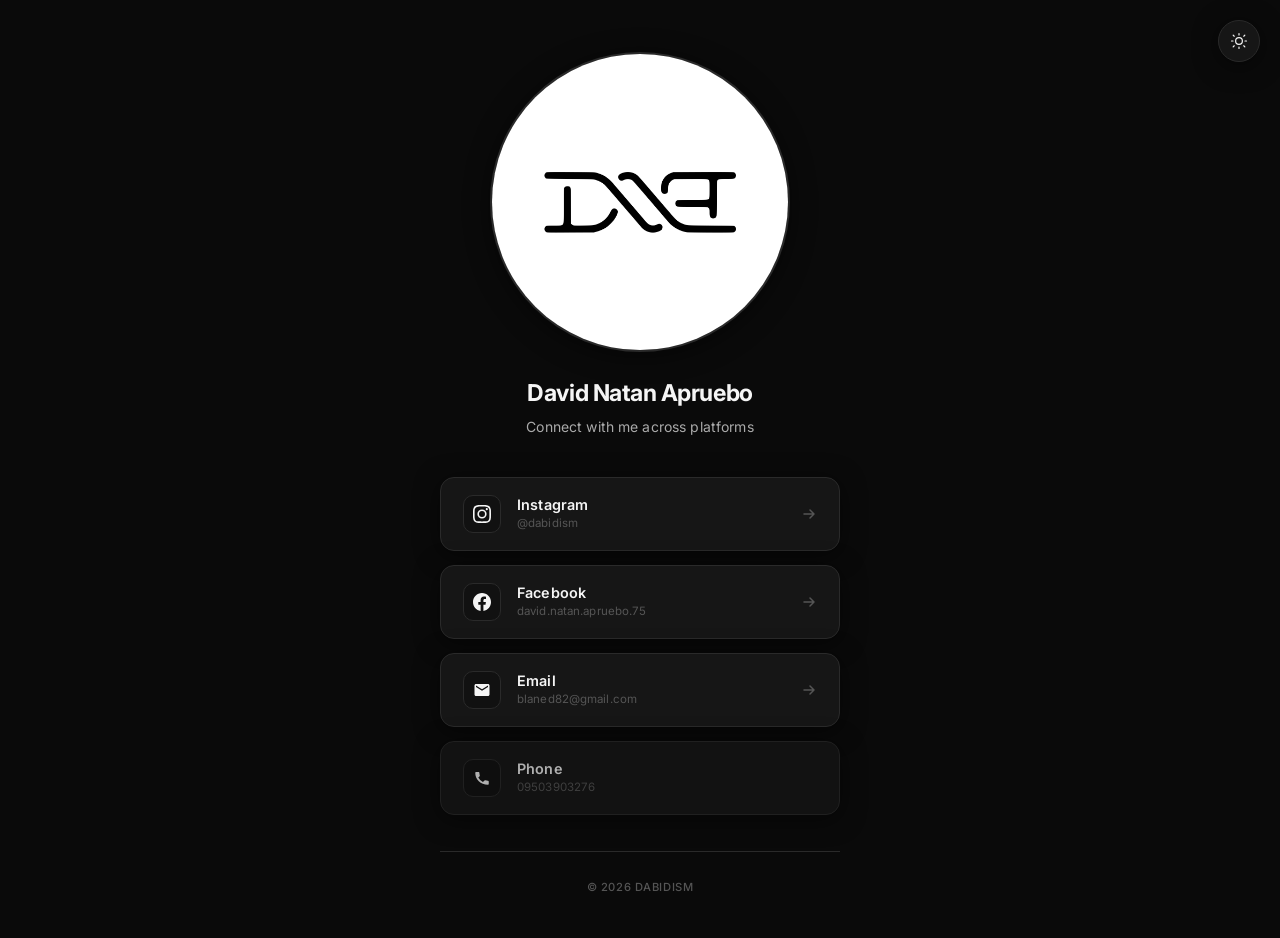
==== index.html @ 415be53e "Add files via upload" ====
<!DOCTYPE html>
<html lang="en" data-theme="dark">

<head>
  <meta charset="UTF-8" />
  <meta name="viewport" content="width=device-width, initial-scale=1.0" />
  <meta name="description" content="Links — Instagram, Facebook, and Email" />
  <title>Dabidism — Links</title>
  <link rel="stylesheet" href="style.css" />
</head>

<body>

  <!-- ── Theme Toggle ── -->
  <button class="theme-toggle" id="theme-toggle" aria-label="Toggle dark/light mode" title="Toggle theme">
    <!-- Sun icon (shown in dark mode) -->
    <svg class="icon-sun" viewBox="0 0 24 24" fill="none" xmlns="http://www.w3.org/2000/svg" aria-hidden="true">
      <circle cx="12" cy="12" r="4.5" stroke="currentColor" stroke-width="1.6" />
      <path
        d="M12 2v2M12 20v2M4.22 4.22l1.42 1.42M18.36 18.36l1.42 1.42M2 12h2M20 12h2M4.22 19.78l1.42-1.42M18.36 5.64l1.42-1.42"
        stroke="currentColor" stroke-width="1.6" stroke-linecap="round" />
    </svg>
    <!-- Moon icon (shown in light mode) -->
    <svg class="icon-moon" viewBox="0 0 24 24" fill="none" xmlns="http://www.w3.org/2000/svg" aria-hidden="true">
      <path d="M21 12.79A9 9 0 1 1 11.21 3 7 7 0 0 0 21 12.79z" stroke="currentColor" stroke-width="1.6"
        stroke-linecap="round" stroke-linejoin="round" />
    </svg>
  </button>

  <!-- ── Main Card ── -->
  <main class="card" role="main">

    <!-- Logo -->
    <div class="logo-container" aria-label="Profile logo">
      <!--
        TO CHANGE THE LOGO:
        Replace "logo/logo.png" with the path to your image file inside the /logo folder.
        Example: <img src="logo/mylogo.jpg" alt="Logo" class="logo-img" />
      -->
      <img src="logo/dna.png" alt="Logo" class="logo-img"
        onerror="this.style.display='none'; this.nextElementSibling.style.display='flex';" />
      <!-- Fallback placeholder shown if image is missing -->
      <div class="logo-placeholder" style="display:none;" aria-hidden="true">◆</div>
    </div>

    <!-- Name & Bio -->
    <h1 class="profile-name">David Natan Apruebo</h1>
    <p class="profile-bio">Connect with me across platforms</p>

    <!-- Links -->
    <nav class="links-wrapper" aria-label="Social links">

      <!-- Instagram -->
      <a href="https://www.instagram.com/dabidism/" target="_blank" rel="noopener noreferrer" class="link-btn"
        id="link-instagram" aria-label="Visit Instagram profile">
        <div class="link-icon" aria-hidden="true">
          <!-- Instagram SVG -->
          <svg viewBox="0 0 24 24" xmlns="http://www.w3.org/2000/svg" aria-hidden="true">
            <path
              d="M12 2.163c3.204 0 3.584.012 4.85.07 3.252.148 4.771 1.691 4.919 4.919.058 1.265.069 1.645.069 4.849 0 3.205-.012 3.584-.069 4.849-.149 3.225-1.664 4.771-4.919 4.919-1.266.058-1.644.07-4.85.07-3.204 0-3.584-.012-4.849-.07-3.26-.149-4.771-1.699-4.919-4.92-.058-1.265-.07-1.644-.07-4.849 0-3.204.013-3.583.07-4.849.149-3.227 1.664-4.771 4.919-4.919 1.266-.057 1.645-.069 4.849-.069zM12 0C8.741 0 8.333.014 7.053.072 2.695.272.273 2.69.073 7.052.014 8.333 0 8.741 0 12c0 3.259.014 3.668.072 4.948.2 4.358 2.618 6.78 6.98 6.98C8.333 23.986 8.741 24 12 24c3.259 0 3.668-.014 4.948-.072 4.354-.2 6.782-2.618 6.979-6.98.059-1.28.073-1.689.073-4.948 0-3.259-.014-3.667-.072-4.947-.196-4.354-2.617-6.78-6.979-6.98C15.668.014 15.259 0 12 0zm0 5.838a6.162 6.162 0 1 0 0 12.324 6.162 6.162 0 0 0 0-12.324zM12 16a4 4 0 1 1 0-8 4 4 0 0 1 0 8zm6.406-11.845a1.44 1.44 0 1 0 0 2.881 1.44 1.44 0 0 0 0-2.881z" />
          </svg>
        </div>
        <div class="link-label">
          <div class="link-label-title">Instagram</div>
          <div class="link-label-sub">@dabidism</div>
        </div>
        <!-- Arrow -->
        <svg class="link-arrow" viewBox="0 0 16 16" fill="none" xmlns="http://www.w3.org/2000/svg" aria-hidden="true">
          <path d="M3 8h10M9 4l4 4-4 4" stroke="currentColor" stroke-width="1.5" stroke-linecap="round"
            stroke-linejoin="round" />
        </svg>
      </a>

      <!-- Facebook -->
      <a href="https://www.facebook.com/david.natan.apruebo.75" target="_blank" rel="noopener noreferrer"
        class="link-btn" id="link-facebook" aria-label="Visit Facebook profile">
        <div class="link-icon" aria-hidden="true">
          <!-- Facebook SVG -->
          <svg viewBox="0 0 24 24" xmlns="http://www.w3.org/2000/svg" aria-hidden="true">
            <path
              d="M24 12.073C24 5.404 18.627 0 12 0S0 5.404 0 12.073C0 18.1 4.388 23.094 10.125 24v-8.437H7.078v-3.49h3.047V9.41c0-3.025 1.792-4.697 4.533-4.697 1.312 0 2.686.236 2.686.236v2.97h-1.513c-1.491 0-1.956.93-1.956 1.887v2.267h3.328l-.532 3.49h-2.796V24C19.612 23.094 24 18.1 24 12.073z" />
          </svg>
        </div>
        <div class="link-label">
          <div class="link-label-title">Facebook</div>
          <div class="link-label-sub">david.natan.apruebo.75</div>
        </div>
        <svg class="link-arrow" viewBox="0 0 16 16" fill="none" xmlns="http://www.w3.org/2000/svg" aria-hidden="true">
          <path d="M3 8h10M9 4l4 4-4 4" stroke="currentColor" stroke-width="1.5" stroke-linecap="round"
            stroke-linejoin="round" />
        </svg>
      </a>

      <!-- Email -->
      <a href="https://mail.google.com/mail/?view=cm&to=blaned82@gmail.com" target="_blank" rel="noopener noreferrer"
        class="link-btn" id="link-email" aria-label="Send an email">
        <div class="link-icon" aria-hidden="true">
          <!-- Email SVG -->
          <svg viewBox="0 0 24 24" xmlns="http://www.w3.org/2000/svg" aria-hidden="true">
            <path
              d="M20 4H4c-1.1 0-2 .9-2 2v12c0 1.1.9 2 2 2h16c1.1 0 2-.9 2-2V6c0-1.1-.9-2-2-2zm0 4-8 5-8-5V6l8 5 8-5v2z" />
          </svg>
        </div>
        <div class="link-label">
          <div class="link-label-title">Email</div>
          <div class="link-label-sub">blaned82@gmail.com</div>
        </div>
        <svg class="link-arrow" viewBox="0 0 16 16" fill="none" xmlns="http://www.w3.org/2000/svg" aria-hidden="true">
          <path d="M3 8h10M9 4l4 4-4 4" stroke="currentColor" stroke-width="1.5" stroke-linecap="round"
            stroke-linejoin="round" />
        </svg>
      </a>

      <!-- Phone — display only, not clickable -->
      <div class="link-btn link-btn--static" id="link-phone" aria-label="Phone number">
        <div class="link-icon" aria-hidden="true">
          <!-- Phone SVG -->
          <svg viewBox="0 0 24 24" xmlns="http://www.w3.org/2000/svg" aria-hidden="true">
            <path
              d="M6.62 10.79a15.053 15.053 0 0 0 6.59 6.59l2.2-2.2c.27-.27.67-.36 1.02-.24 1.12.37 2.33.57 3.57.57.55 0 1 .45 1 1V20c0 .55-.45 1-1 1C10.01 21 3 13.99 3 5c0-.55.45-1 1-1h3.5c.55 0 1 .45 1 1 0 1.25.2 2.45.57 3.57.11.35.03.74-.24 1.02l-2.21 2.2z" />
          </svg>
        </div>
        <div class="link-label">
          <div class="link-label-title">Phone</div>
          <div class="link-label-sub">09503903276</div>
        </div>
      </div>

    </nav>

    <div class="divider" role="separator"></div>

    <p class="footer">© 2026 Dabidism</p>

  </main>

  <script>
    // ── Theme Toggle Logic ──
    const html = document.documentElement;
    const toggleBtn = document.getElementById('theme-toggle');

    function applyTheme(theme) {
      html.setAttribute('data-theme', theme);
      // Show sun in dark mode (click → go light), moon in light mode (click → go dark)
      toggleBtn.classList.toggle('is-dark', theme === 'dark');
    }

    // Persist theme in localStorage, default to dark
    const saved = localStorage.getItem('theme') || 'dark';
    applyTheme(saved);

    toggleBtn.addEventListener('click', () => {
      const next = html.getAttribute('data-theme') === 'dark' ? 'light' : 'dark';
      applyTheme(next);
      localStorage.setItem('theme', next);
    });
  </script>

</body>

</html>
---- style.css ----
/* ============================================
   LINKTREE APP — CSS
   Minimal, sleek, black & white only
   ============================================ */

@import url('https://fonts.googleapis.com/css2?family=Inter:wght@300;400;500;600;700&display=swap');

/* ── CSS Variables ── */
:root {
  --bg: #ffffff;
  --bg-secondary: #f5f5f5;
  --surface: #ffffff;
  --surface-hover: #f0f0f0;
  --border: #e0e0e0;
  --text-primary: #0a0a0a;
  --text-secondary: #555555;
  --text-muted: #999999;
  --shadow: 0 4px 24px rgba(0, 0, 0, 0.08);
  --shadow-hover: 0 8px 32px rgba(0, 0, 0, 0.14);
  --radius: 14px;
  --radius-pill: 999px;
  --transition: 0.22s cubic-bezier(0.4, 0, 0.2, 1);
}

[data-theme="dark"] {
  --bg: #0a0a0a;
  --bg-secondary: #111111;
  --surface: #161616;
  --surface-hover: #222222;
  --border: #2a2a2a;
  --text-primary: #f5f5f5;
  --text-secondary: #aaaaaa;
  --text-muted: #555555;
  --shadow: 0 4px 24px rgba(0, 0, 0, 0.5);
  --shadow-hover: 0 8px 32px rgba(0, 0, 0, 0.7);
}

/* ── Reset & Base ── */
*,
*::before,
*::after {
  box-sizing: border-box;
  margin: 0;
  padding: 0;
}

html {
  font-size: 16px;
  scroll-behavior: smooth;
}

body {
  font-family: 'Inter', -apple-system, BlinkMacSystemFont, 'Segoe UI', sans-serif;
  background-color: var(--bg);
  color: var(--text-primary);
  min-height: 100vh;
  display: flex;
  flex-direction: column;
  align-items: center;
  justify-content: center;
  transition: background-color var(--transition), color var(--transition);
  -webkit-font-smoothing: antialiased;
  -moz-osx-font-smoothing: grayscale;
}

/* ── Theme Toggle Button ── */
.theme-toggle {
  position: fixed;
  top: 20px;
  right: 20px;
  z-index: 100;
  background: var(--surface);
  border: 1.5px solid var(--border);
  color: var(--text-primary);
  width: 42px;
  height: 42px;
  border-radius: var(--radius-pill);
  cursor: pointer;
  display: flex;
  align-items: center;
  justify-content: center;
  font-size: 18px;
  transition:
    background-color var(--transition),
    border-color var(--transition),
    transform var(--transition),
    box-shadow var(--transition);
  box-shadow: var(--shadow);
}

.theme-toggle:hover {
  transform: scale(1.08);
  box-shadow: var(--shadow-hover);
  background: var(--surface-hover);
}

.theme-toggle:active {
  transform: scale(0.95);
}

/* SVG icon visibility logic */
.theme-toggle .icon-sun,
.theme-toggle .icon-moon {
  width: 18px;
  height: 18px;
  position: absolute;
  color: var(--text-primary);
  transition: opacity 0.2s ease, transform 0.2s ease;
}

/* Dark mode: show sun (to switch to light) */
.theme-toggle.is-dark .icon-sun {
  opacity: 1;
  transform: scale(1);
}

.theme-toggle.is-dark .icon-moon {
  opacity: 0;
  transform: scale(0.6);
  pointer-events: none;
}

/* Light mode: show moon (to switch to dark) */
.theme-toggle:not(.is-dark) .icon-sun {
  opacity: 0;
  transform: scale(0.6);
  pointer-events: none;
}

.theme-toggle:not(.is-dark) .icon-moon {
  opacity: 1;
  transform: scale(1);
}

/* ── Main Card Container ── */
.card {
  width: 100%;
  max-width: 480px;
  padding: 52px 40px 44px;
  display: flex;
  flex-direction: column;
  align-items: center;
  gap: 0;
}

/* ── Logo ── */
.logo-container {
  width: 300px;
  height: 300px;
  border-radius: var(--radius-pill);
  overflow: hidden;
  border: 2px solid var(--border);
  background: var(--bg-secondary);
  display: flex;
  align-items: center;
  justify-content: center;
  margin-bottom: 28px;
  transition: border-color var(--transition), box-shadow var(--transition);
  box-shadow: var(--shadow);
  flex-shrink: 0;
}

.logo-container:hover {
  box-shadow: var(--shadow-hover);
}

.logo-img {
  width: 100%;
  height: 100%;
  object-fit: cover;
  display: block;
}

.logo-placeholder {
  font-size: 36px;
  color: var(--text-muted);
  display: flex;
  align-items: center;
  justify-content: center;
  width: 100%;
  height: 100%;
  user-select: none;
}

/* ── Name & Bio ── */
.profile-name {
  font-size: 1.45rem;
  font-weight: 700;
  letter-spacing: -0.02em;
  color: var(--text-primary);
  text-align: center;
  line-height: 1.2;
  margin-bottom: 8px;
  transition: color var(--transition);
}

.profile-bio {
  font-size: 0.875rem;
  font-weight: 400;
  color: var(--text-secondary);
  text-align: center;
  letter-spacing: 0.01em;
  line-height: 1.5;
  margin-bottom: 40px;
  max-width: 300px;
  transition: color var(--transition);
}

/* ── Links ── */
.links-wrapper {
  width: 100%;
  display: flex;
  flex-direction: column;
  gap: 14px;
}

.link-btn {
  display: flex;
  align-items: center;
  gap: 16px;
  width: 100%;
  padding: 17px 22px;
  background: var(--surface);
  color: var(--text-primary);
  text-decoration: none;
  border-radius: var(--radius);
  border: 1.5px solid var(--border);
  transition:
    background-color var(--transition),
    border-color var(--transition),
    transform var(--transition),
    box-shadow var(--transition),
    color var(--transition);
  cursor: pointer;
  box-shadow: var(--shadow);
  position: relative;
  overflow: hidden;
}

/* Subtle shimmer on hover */
.link-btn::before {
  content: '';
  position: absolute;
  inset: 0;
  background: linear-gradient(120deg,
      transparent 30%,
      rgba(255, 255, 255, 0.06) 50%,
      transparent 70%);
  transform: translateX(-100%);
  transition: transform 0.5s ease;
}

[data-theme="dark"] .link-btn::before {
  background: linear-gradient(120deg,
      transparent 30%,
      rgba(255, 255, 255, 0.04) 50%,
      transparent 70%);
}

.link-btn:hover::before {
  transform: translateX(100%);
}

.link-btn:hover {
  background: var(--surface-hover);
  border-color: var(--text-muted);
  transform: translateY(-2px);
  box-shadow: var(--shadow-hover);
}

.link-btn:active {
  transform: translateY(0px) scale(0.99);
  box-shadow: var(--shadow);
}

/* Icon wrapper */
.link-icon {
  width: 38px;
  height: 38px;
  border-radius: 10px;
  background: var(--bg-secondary);
  border: 1px solid var(--border);
  display: flex;
  align-items: center;
  justify-content: center;
  flex-shrink: 0;
  transition: background-color var(--transition), border-color var(--transition);
}

.link-icon svg {
  width: 18px;
  height: 18px;
  fill: var(--text-primary);
  transition: fill var(--transition);
}

/* Label */
.link-label {
  flex: 1;
  text-align: left;
}

.link-label-title {
  font-size: 0.9rem;
  font-weight: 600;
  letter-spacing: 0.01em;
  color: var(--text-primary);
  line-height: 1;
  margin-bottom: 3px;
  transition: color var(--transition);
}

.link-label-sub {
  font-size: 0.72rem;
  font-weight: 400;
  color: var(--text-muted);
  letter-spacing: 0.01em;
  transition: color var(--transition);
}

/* Static (non-clickable) card variant */
.link-btn--static {
  cursor: default;
  opacity: 0.7;
  pointer-events: none;
  user-select: text;
}

.link-btn--static::before {
  display: none;
}

/* Arrow */
.link-arrow {
  width: 16px;
  height: 16px;
  color: var(--text-muted);
  flex-shrink: 0;
  transition: color var(--transition), transform var(--transition);
}

.link-btn:hover .link-arrow {
  transform: translateX(3px);
  color: var(--text-secondary);
}

/* ── Divider ── */
.divider {
  width: 100%;
  height: 1px;
  background: var(--border);
  margin: 36px 0 28px;
  transition: background-color var(--transition);
}

/* ── Footer ── */
.footer {
  font-size: 0.7rem;
  color: var(--text-muted);
  letter-spacing: 0.05em;
  text-transform: uppercase;
  font-weight: 500;
  text-align: center;
  transition: color var(--transition);
  user-select: none;
}

/* ── Responsive — Mobile ── */
@media (max-width: 520px) {
  .card {
    padding: 44px 24px 36px;
    max-width: 100%;
  }

  .profile-name {
    font-size: 1.25rem;
  }

  .profile-bio {
    font-size: 0.82rem;
    margin-bottom: 32px;
  }

  .logo-container {
    width: 82px;
    height: 82px;
    margin-bottom: 22px;
  }

  .link-btn {
    padding: 15px 18px;
  }

  .link-icon {
    width: 34px;
    height: 34px;
  }

  .link-icon svg {
    width: 16px;
    height: 16px;
  }

  .theme-toggle {
    top: 14px;
    right: 14px;
    width: 38px;
    height: 38px;
    font-size: 16px;
  }
}

@media (min-width: 521px) and (max-width: 800px) {
  .card {
    max-width: 440px;
    padding: 48px 36px 40px;
  }
}
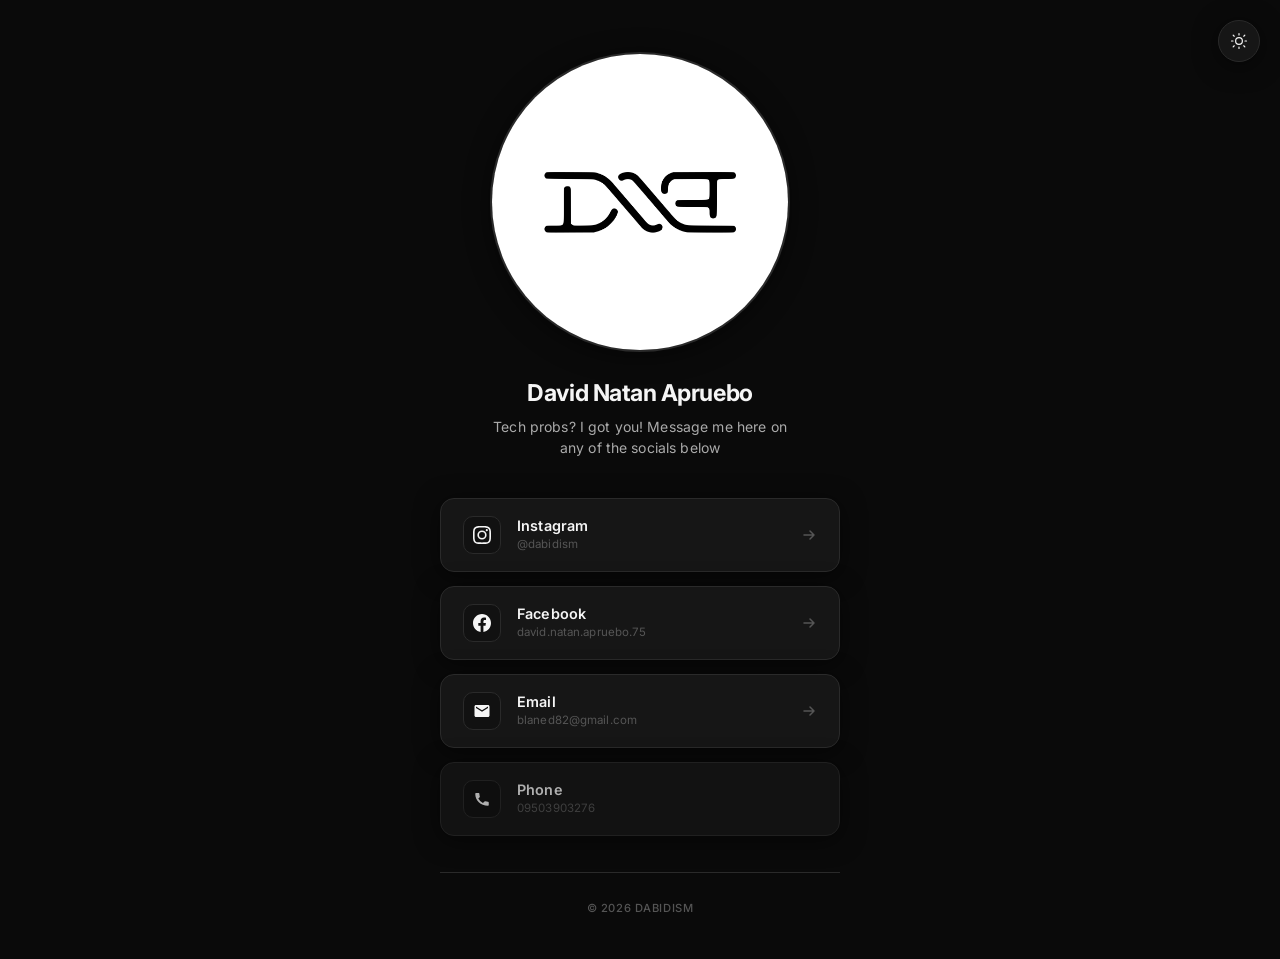
==== commit be52ae00: "Add files via upload" ====
--- a/index.html
+++ b/index.html
@@ -45,7 +45,7 @@
 
     <!-- Name & Bio -->
     <h1 class="profile-name">David Natan Apruebo</h1>
-    <p class="profile-bio">Connect with me across platforms</p>
+    <p class="profile-bio">Tech probs? I got you! Message me here on any of the socials below</p>
 
     <!-- Links -->
     <nav class="links-wrapper" aria-label="Social links">
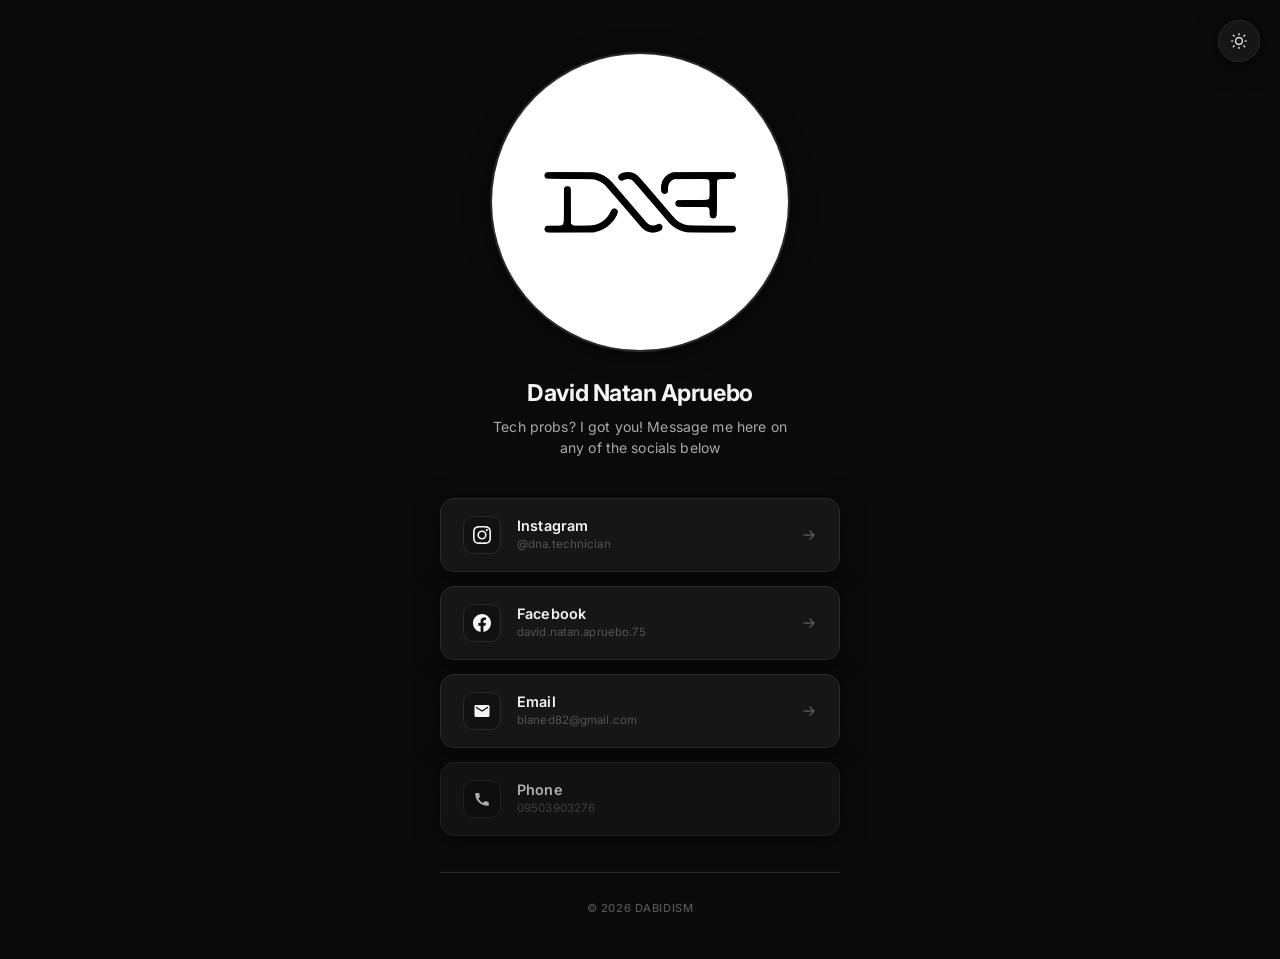
==== commit d91798e6: "Add files via upload" ====
--- a/index.html
+++ b/index.html
@@ -51,7 +51,7 @@
     <nav class="links-wrapper" aria-label="Social links">
 
       <!-- Instagram -->
-      <a href="https://www.instagram.com/dabidism/" target="_blank" rel="noopener noreferrer" class="link-btn"
+      <a href="https://www.instagram.com/dna.technician/" target="_blank" rel="noopener noreferrer" class="link-btn"
         id="link-instagram" aria-label="Visit Instagram profile">
         <div class="link-icon" aria-hidden="true">
           <!-- Instagram SVG -->
@@ -62,7 +62,7 @@
         </div>
         <div class="link-label">
           <div class="link-label-title">Instagram</div>
-          <div class="link-label-sub">@dabidism</div>
+          <div class="link-label-sub">@dna.technician</div>
         </div>
         <!-- Arrow -->
         <svg class="link-arrow" viewBox="0 0 16 16" fill="none" xmlns="http://www.w3.org/2000/svg" aria-hidden="true">
--- a/style.css
+++ b/style.css
@@ -382,8 +382,8 @@
   }
 
   .logo-container {
-    width: 82px;
-    height: 82px;
+    width: 200px;
+    height: 200px;
     margin-bottom: 22px;
   }
 
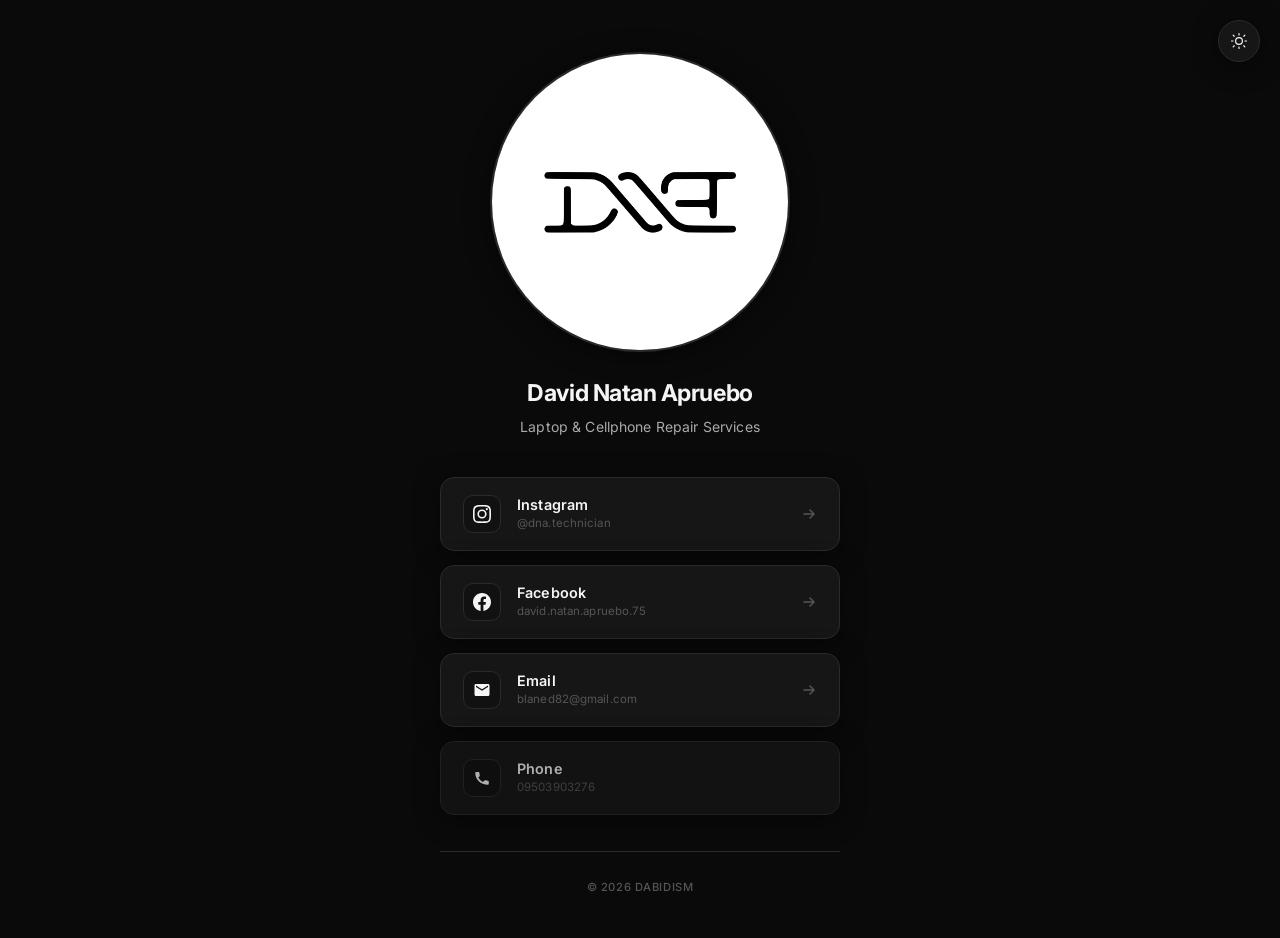
==== commit 00fdcbe0: "Add files via upload" ====
--- a/index.html
+++ b/index.html
@@ -45,7 +45,7 @@
 
     <!-- Name & Bio -->
     <h1 class="profile-name">David Natan Apruebo</h1>
-    <p class="profile-bio">Tech probs? I got you! Message me here on any of the socials below</p>
+    <p class="profile-bio">Laptop & Cellphone Repair Services</p>
 
     <!-- Links -->
     <nav class="links-wrapper" aria-label="Social links">
